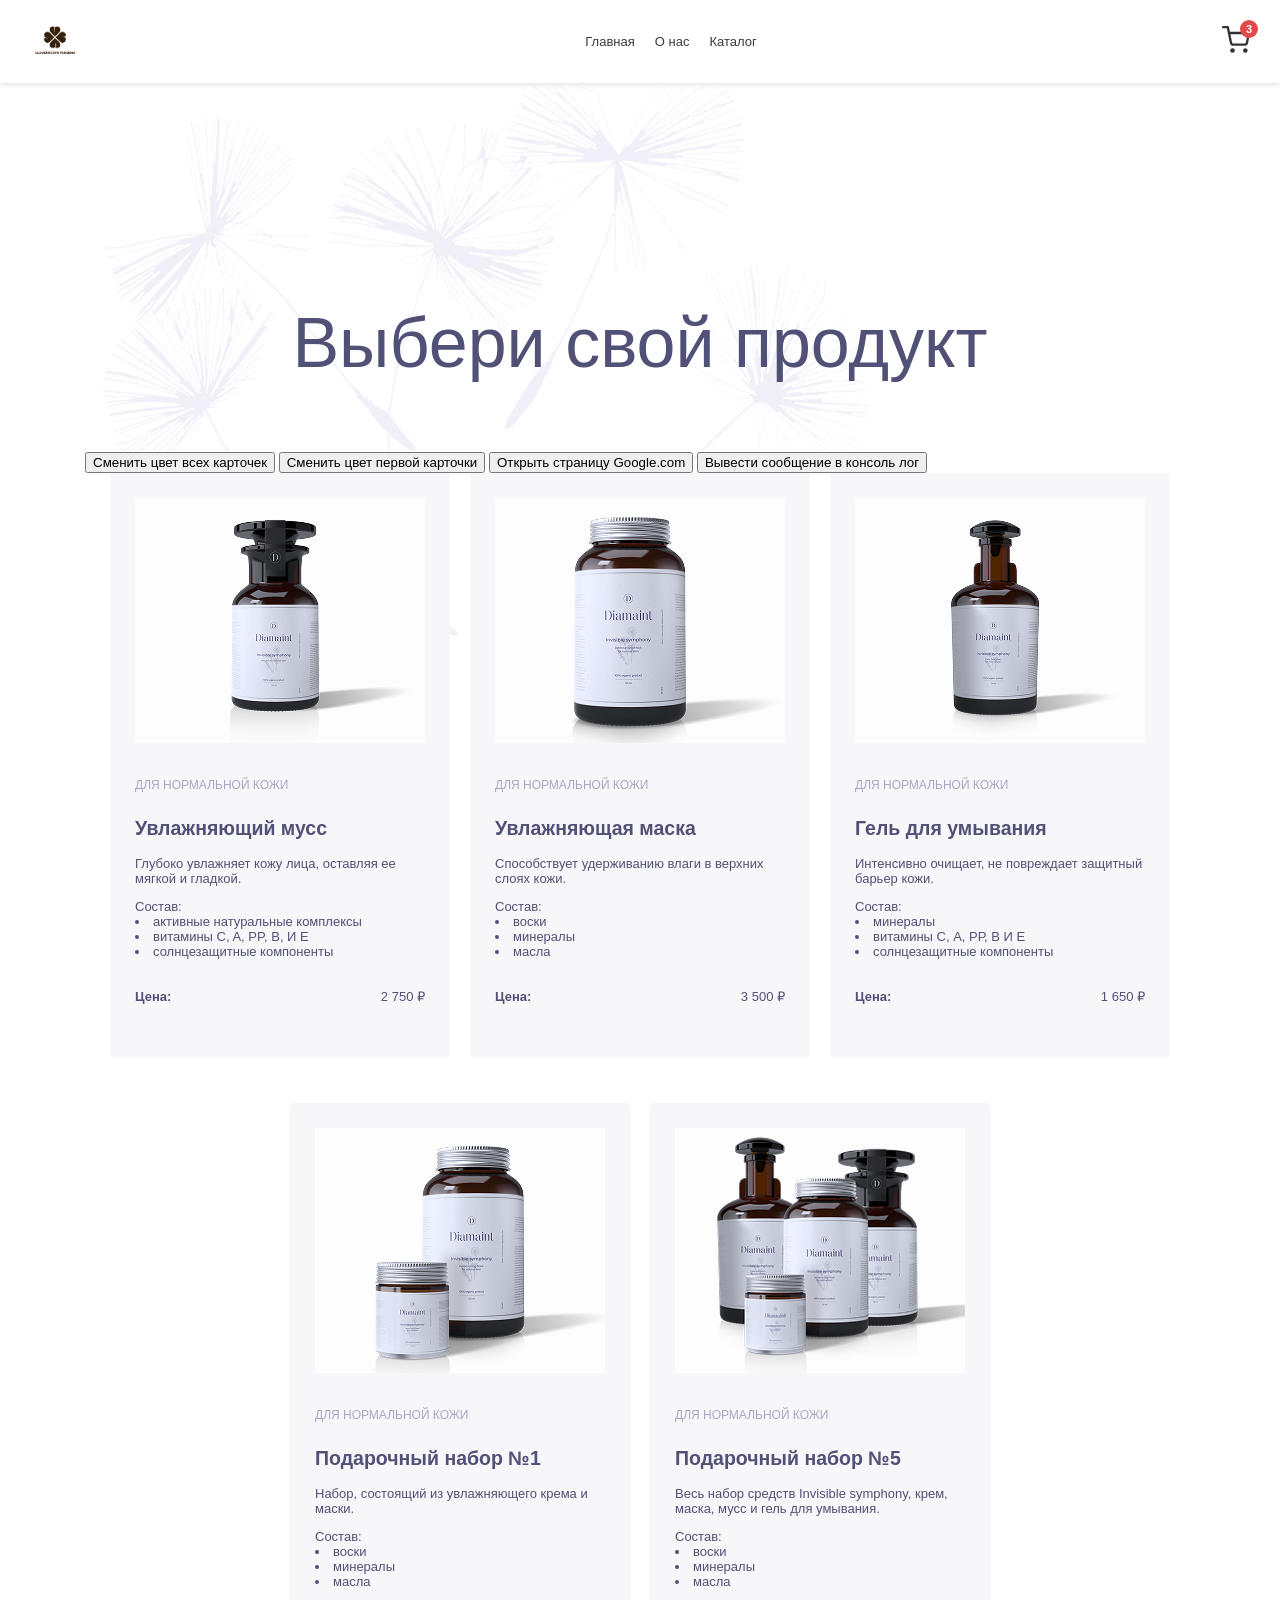
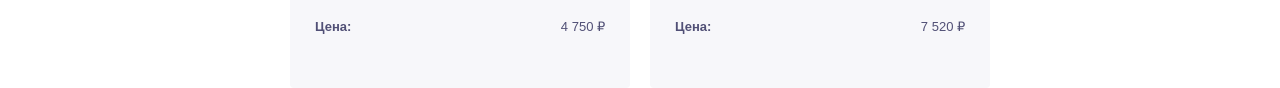
==== index.html @ 5005fd24 "Исправить заголовок" ====
<!DOCTYPE html>
<html lang="ru">
  <head>
    <meta charset="UTF-8">
    <meta name="viewport"
     content="width=device-width, initial-scale=1.0">
    <title>Каталог товаров</title>
    <link rel="stylesheet" href="style/style.css">
    <link rel="stylesheet" href="style/clear-list.css">
    <link rel="stylesheet" href="style/compound.css">
    <link rel="stylesheet" href="style/catalog.css">
    <link rel="stylesheet" href="style/container.css">
    <link rel="stylesheet" href="style/title.css">
    <link rel="stylesheet" href="style/card.css">
    <link rel="stylesheet" href="style/products.css">
    <link rel="preconnect" href="https://fonts.googleapis.com">
    <link rel="preconnect" href="https://fonts.gstatic.com" crossorigin>
    <link href="https://fonts.googleapis.com/css2?family=Montserrat:ital,wght@0,100..900;1,100..900&display=swap" rel="stylesheet">
  </head>
  <body>

    <header class="site-header">
  <div class="logo">
    <a href="#"><img src="images/logo.png" alt="GREEN CLOVER FARMS" class="logo__image"></a>
  </div>

  <nav class="navigation">
    <ul>
      <li><a href="#">Главная</a></li>
      <li><a href="#">О нас</a></li>
      <li><a href="#">Каталог</a></li>
    </ul>
  </nav>
  
  <div class="cart-container">
    <a href="#" class="cart__link" aria-label="Корзина">
      <svg class="cart__icon" xmlns="http://w3.org" viewBox="0 0 24 24" fill="none" stroke="currentColor" stroke-width="2" stroke-linecap="round" stroke-linejoin="round">
        <circle cx="9" cy="21" r="1"></circle>
        <circle cx="20" cy="21" r="1"></circle>
        <path d="M1 1h4l2.68 13.39a2 2 0 0 0 2 1.61h9.72a2 2 0 0 0 2-1.61L23 6H6"></path>
      </svg>
      <span class="cart__badge">3</span>
    </a>
  </div>
    </header> 

    <main class="catalog">
      <div class="container catalog__container">
        <h1 class="title catalog__title">Выбери свой продукт</h1>
        <button id="change-color-all-card-button">Сменить цвет всех карточек</button>
        <button id="change-first-card-color-button">Сменить цвет первой карточки</button>
        <button id="open-google">Открыть страницу Google.com</button>
        <button id="output-console-log">Вывести сообщение в консоль лог</button>
        <ul class="products clear-list"> 
          <li class="products__item card">
            <img class="card__image" src="images/photo_1.png" alt="Товар Увлажняющий мусс"/>
            <span class="card__category">для нормальной кожи</span>
            <h2 class="card__name">Увлажняющий мусс</h2>
            <p class="card__description">Глубоко увлажняет кожу лица, оставляя ее мягкой и гладкой.</p>

      <div class="card__compoud compound">
        <span class="compound__name">Состав:</span>

        <ul class="compound__list">
          <li>активные натуральные комплексы</li>
          <li>витамины C, A, PP, В, И Е</li>
          <li>солнцезащитные компоненты</li>
        </ul>
      </div>

        <div class="card__price">
        <b>Цена:</b>
        <span>2 750 ₽</span>
        </div>
      </li>

        <li class="products__item card">
          <img class="card__image" src="images/photo_2.png" alt="Товар Увлажняющая маска" />
          <span class="card__category">для нормальной кожи</span>
          <h2 class="card__name">Увлажняющая маска</h2>
          <p class="card__description">Способствует удерживанию влаги в верхних слоях кожи.</p>

        <div class="card__compoud compound">
        <span class="compound__name">Состав:</span>

        <ul class="compound__list">
          <li>воски</li>
          <li>минералы</li>
          <li>масла</li>
        </ul>
        </div>
        <div class="card__price">
        <b>Цена:</b>
        <span>3 500 ₽</span>
        </div>
      </li>

      <li class="products__item card">
        <img class="card__image" src="images/photo_3.png" alt="Товар Гель для умывания" />
        <span class="card__category">для нормальной кожи</span>
        <h2 class="card__name">Гель для умывания</h2>
        <p class="card__description">Интенсивно очищает, не повреждает защитный барьер кожи.</p>

        <span class="compound__name">Состав:</span>

        <ul class="compound__list">
          <li>минералы</li>
          <li>витамины С, А, РР, В И Е</li>
          <li>солнцезащитные компоненты</li>
        </ul>

        <div class="card__price">
        <b>Цена:</b>
        <span>1 650 ₽</span>
        </div>
      </li>

      <li class="products__item card">
        <img class="card__image" src="images/photo_4.png" alt="Товар Подарочный набор №1" />
        <span class="card__category">для нормальной кожи</span>
        <h2 class="card__name">Подарочный набор №1</h2>
        <p class="card__description">Набор, состоящий из увлажняющего крема и маски.</p>

        <div class="card__compoud compound">
        <span class="compound__name">Состав:</span>

        <ul class="compound__list">
          <li>воски</li>
          <li>минералы</li>
          <li>масла</li>
        </ul>
        </div>

        <div class="card__price">
        <b>Цена:</b>
        <span>4 750 ₽</span>
        </div>
      </li>

       <li class="products__item card">
        <img class="card__image" src="images/photo_5.png" alt="Товар Подарочный набор №5" />
        <span class="card__category">для нормальной кожи</span>
        <h2 class="card__name">Подарочный набор №5</h2>
        <p class="card__description">Весь набор средств Invisible symphony, крем, маска, мусс и гель для умывания.</p>

        <div class="card__compoud compound">
        <span class="compound__name">Состав:</span>

        <ul class="compound__list">
          <li>воски</li>
          <li>минералы</li>
          <li>масла</li>
        </ul>
        </div>

        <div class="card__price">
        <b>Цена:</b>
        <span>7 520 ₽</span>
        </div>
      </li>
    </ul>
    </main>
    <script src="main.js"></script>
  </body>
</html>
---- style/style.css ----
*,
 *::before,
 *::after {
    box-sizing: border-box;
}

body {
    font-family: Monsterrat, sans-serif;
    font-size: 13px;
    color: #515076;
    margin: 0;
    padding: 0; 
}

.site-header {
  display: flex;
  justify-content: space-between; 
  align-items: center;           
  padding: 15px 30px;            
  background-color: #ffffff;     
  box-shadow: 0 2px 5px rgba(0,0,0,0.1); 
}

.navigation ul {
  display: flex;
  list-style: none;              
  gap: 20px;                     
}

.navigation a {
  text-decoration: none;         
  color: #3b3b3b;
}
 
.logo__image {
  width: 50px;                  
  height: auto;                  
}

/* Контейнер корзины */
.cart__container {
  display: flex;
  align-items: center;
}

/* Ссылка корзины с относительным позиционированием для счетчика */
.cart__link {
  position: relative;
  display: inline-block;
  color: #333333;               /* Цвет иконки */
  transition: color 0.2s;
}

.cart__link:hover {
  color: #4A90E2;               /* Цвет иконки при наведении (под цвет логотипа) */
}

/* Размер SVG иконки */
.cart__icon {
  width: 28px;
  height: 28px;
}

/* Круглый индикатор количества товаров */
.cart__badge {
  position: absolute;
  top: -6px;                    /* Смещение вверх */
  right: -8px;                  /* Смещение вправо */
  background-color: #E24A4A;    /* Красный цвет индикатора */
  color: #ffffff;               /* Цвет цифры */
  font-size: 11px;
  font-weight: bold;
  font-family: sans-serif;
  min-width: 18px;
  height: 18px;
  border-radius: 50%;           /* Идеально круглый */
  display: flex;
  align-items: center;
  justify-content: center;
  padding: 2px;
  box-sizing: border-box;
}
---- style/clear-list.css ----
.clear-list {    
    list-style-type: none;
    padding: 0;
    width: 1110px;
    column-gap: 20px;
    margin: 0px auto;
}
---- style/compound.css ----
.compound__name {
    font-size: 13px;
    font-weight: 400;
    margin-bottom: 5px;
}

 .compound__list {
    list-style-type: circle;
    list-style: inside;
    padding: 0px;
    margin: 0px;
    font-size: 13px;
 }
---- style/catalog.css ----
.catalog__container {
    margin: 0 auto;
    background-image: url('../images/bg_1.png');
    background-position: left top;
    background-repeat: no-repeat;
    padding-top: 1px;
}

.catalog__title {
    margin-top: 220px;
    margin-bottom: 110px;
   
}
---- style/container.css ----
.container {
    max-width: 1110px;
    margin: 0 auto;

}
---- style/title.css ----
.title {
    font-size: 70px;
    font-weight: 400;
    line-height: 78px;
    text-align: center;
    color: #515076; 
    margin-bottom: 70px;
}
---- style/card.css ----
.card {
    width: 340px;
    background-color: #F7F7FA;
    padding: 25px;
    border-radius: 4px;
    margin: 0px;
}

 .card__category {
    display: block;
    font-size: 12px;
    line-height: 24px;
    color: #A7A7C2;
    margin: 20px 0px;
    text-transform: uppercase;
 }
  
 .card__image {
    display: block;
    width: 290px;
    height: 245px;
    margin-bottom: 30px;
}

.card__price {
    font-style: Bold;
    display: flex;
    justify-content: space-between;
    align-items: center;
    margin: 25px 0px;
    width: 290px;
    height: 24px;
}

.card__description{
    font-size: 13px;
    font-weight: 400;
}
---- style/products.css ----
.products {
    display: flex;
    flex-wrap: wrap;
    justify-content: center;
    row-gap: 45px;
}
    
.products__item {
    width: 340px;
}
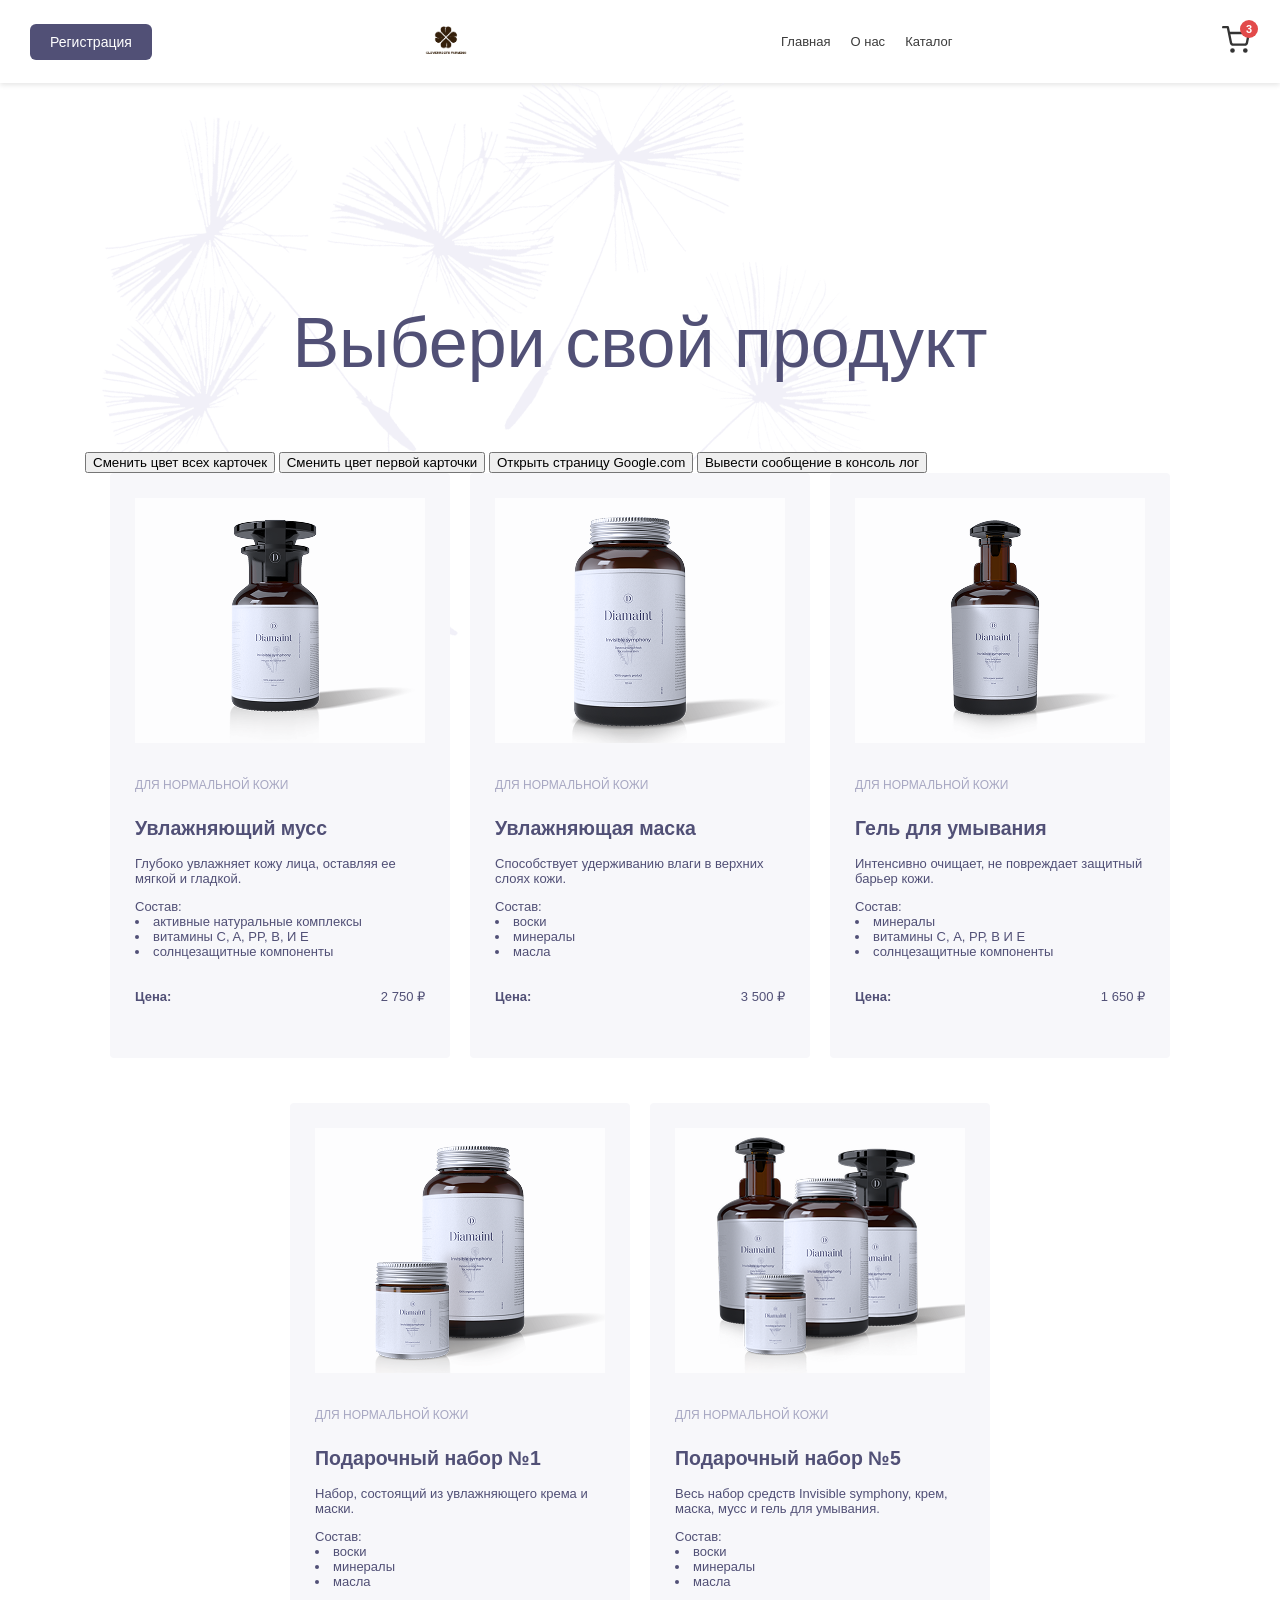
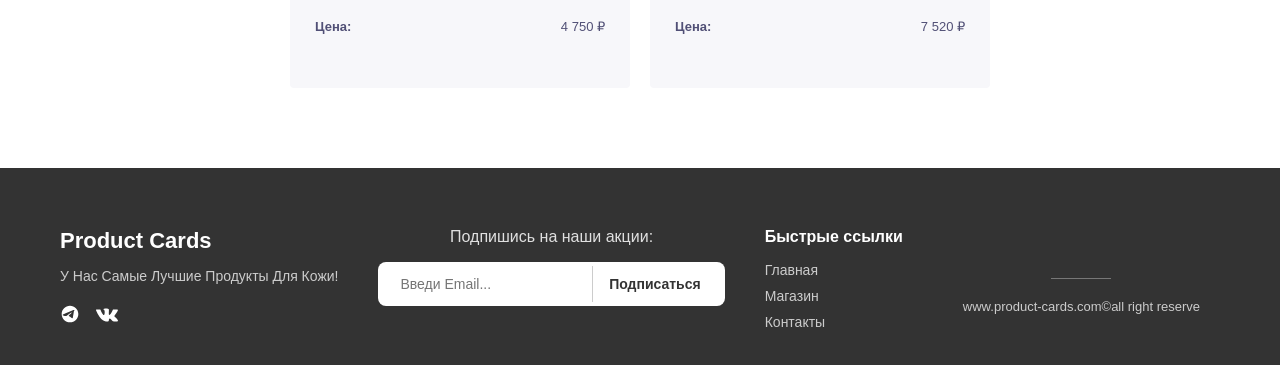
==== commit fb5df352: "Homework №11" ====
--- a/index.html
+++ b/index.html
@@ -13,6 +13,7 @@
     <link rel="stylesheet" href="style/title.css">
     <link rel="stylesheet" href="style/card.css">
     <link rel="stylesheet" href="style/products.css">
+    <link rel="stylesheet" href="style/footer.css">
     <link rel="preconnect" href="https://fonts.googleapis.com">
     <link rel="preconnect" href="https://fonts.gstatic.com" crossorigin>
     <link href="https://fonts.googleapis.com/css2?family=Montserrat:ital,wght@0,100..900;1,100..900&display=swap" rel="stylesheet">
@@ -20,6 +21,7 @@
   <body>
 
     <header class="site-header">
+      <button type="button" class="register-btn">Регистрация</button>
   <div class="logo">
     <a href="#"><img src="images/logo.png" alt="GREEN CLOVER FARMS" class="logo__image"></a>
   </div>
@@ -160,6 +162,106 @@
       </li>
     </ul>
     </main>
-    <script src="main.js"></script>
+    <footer class="footer">
+    <div class="footer__container">
+
+    <div class="footer__brand">
+          <h2 class="footer__logo">Product Cards</h2>
+          <p class="footer__desc">У Нас Самые Лучшие Продукты Для Кожи!</p>
+          <ul class="footer__socials">
+            <li>
+              <a href="#" aria-label="Telegram">
+                <svg width="20" height="20" viewBox="0 0 24 24" fill="currentColor">
+                  <path d="M12 2C6.48 2 2 6.48 2 12s4.48 10 10 10 10-4.48 10-10S17.52 2 12 2zm4.64 6.8c-.15 1.58-.8 5.42-1.13 7.19-.14.75-.42 1-.68 1.03-.58.05-1.02-.38-1.58-.75-.88-.58-1.38-.94-2.23-1.5-.99-.65-.35-1.01.22-1.59.15-.15 2.71-2.48 2.76-2.69.01-.03.01-.14-.07-.2-.08-.06-.19-.04-.27-.02-.12.02-1.96 1.25-5.54 3.69-.52.36-1 .53-1.42.52-.47-.01-1.37-.26-2.03-.48-.82-.27-1.47-.42-1.42-.88.03-.24.35-.49.96-.75 3.78-1.65 6.31-2.74 7.58-3.27 3.61-1.51 4.36-1.77 4.85-1.78.11 0 .35.03.5.16.13.1.17.24.18.34.02.07.02.21 0 .33z"/>
+                </svg>
+              </a>
+            </li>
+            <li>
+              <a href="#" aria-label="ВКонтакте">
+              <svg width="22" height="22" viewBox="0 0 24 24" fill="currentColor">
+                  <path d="M13.162 18.994c.609 0 .858-.406.851-.915-.031-1.917.714-2.949 2.059-1.604 1.488 1.488 1.796 2.519 3.603 2.519h3.2c.808 0 1.126-.26 1.126-.668 0-.863-1.421-2.386-2.625-3.504-1.686-1.565-1.765-1.602-.313-3.486 1.801-2.339 4.157-5.336 2.073-5.336h-3.981c-.772 0-.828.435-1.103 1.083-.995 2.347-2.886 5.387-3.604 4.922-.751-.485-.407-2.406-.35-5.261.015-.754.011-1.271-1.141-1.539-.629-.145-1.241-.205-1.809-.205-2.273 0-3.841.953-2.95 1.119 1.571.293 1.42 3.692 1.054 5.16-.638 2.556-3.036-2.024-4.035-4.305-.241-.548-.315-.974-1.175-.974h-3.255c-.492 0-.787.16-.787.516 0 .602 2.96 6.72 5.786 9.77 2.756 2.975 5.48 2.708 7.376 2.708z"/>
+                </svg>
+              </a>
+            </li>
+          </ul>
+        </div>
+
+        <div class="footer__subscribe">
+          <h3 class="footer__title">Подпишись на наши акции:</h3>
+          <form class="subscribe-form" action="#" method="POST">
+            <input 
+              type="email" 
+              class="subscribe-form__input" 
+              placeholder="Введи Email..." 
+              required
+            >
+            <button type="submit" class="subscribe-form__btn">Подписаться</button>
+          </form>
+        </div>
+
+         <nav class="footer__nav" aria-label="Быстрые ссылки">
+          <h3 class="footer__title">Быстрые ссылки</h3>
+          <ul class="footer__list">
+            <li><a href="#">Главная</a></li>
+            <li><a href="#">Магазин</a></li>
+            <li><a href="#">Контакты</a></li>
+          </ul>
+        </nav>
+
+      <div class="footer__bottom">
+        <hr class="footer__divider">
+        <small class="footer__copyright">www.product-cards.com©all right reserve</small>
+      </div>
+    </div>
+  </footer>
+  <div class="modal">
+    <div class="overlay"></div>
+    <div class="modal__content">
+    <button type="button" class="modal__close" aria-label="Закрыть">&times;</button>
+    <h2 class="modal__title">Регистрация</h2>
+
+    <form class="register-form" novalidate>
+      <div class="form-group">
+        <label for="reg-name">Имя</label>
+        <input type="text" id="reg-name" name="name" placeholder="Введите ваше имя" required>
+      </div>
+      <div class="form-group">
+        <label for="reg-surname">Фамилия</label>
+        <input type="text" id="reg-surname" name="surname" placeholder="Введите вашу фамилию" required>
+      </div>
+
+      <div class="form-group">
+        <label for="reg-birthdate">Дата рождения</label>
+        <input type="date" id="reg-birthdate" name="birthDate" required>
+      </div>
+
+      <div class="form-group">
+        <label for="reg-login">Логин</label>
+        <input type="text" id="reg-login" name="login" placeholder="Придумайте логин" minlength="3" required>
+      </div>
+
+      <div class="form-group">
+        <label for="reg-password">Пароль</label>
+        <input type="password" id="reg-password" name="password" placeholder="Минимум 6 символов" minlength="6" required>
+      </div>
+      <div class="form-group">
+        <label for="reg-confirm-password">Повторите пароль</label>
+        <input type="password" id="reg-confirm-password" name="confirmPassword" placeholder="Повторите пароль" minlength="6" required>
+      </div>
+
+      <button type="submit" class="register-form__submit">Зарегистрироваться</button>
+    </form>
+  </div>
+  </div>
+
+   <script src="main.js"></script>
+    <script src="homework-7.js"></script>
+    <script src="homework-8.js"></script>
+    <script src="homework-9.js" type="module"></script>
+    <script src="homework-10.js" type="module"></script>
+    <script src="dopzad-1.js" type="module"></script>
+    <script src="dopzad-2.js" type="module"></script>
+    <script src="dopzad-3.js" type="module"></script>
+    <script src="homework-11.js" type="module"></script>
   </body>
 </html>
--- a/style/footer.css
+++ b/style/footer.css
@@ -0,0 +1,263 @@
+.footer {
+  width: 100%;
+  margin-top: 80px;
+  background-color: #333333;
+  color: #ffffff;
+  padding: 60px 0 25px;
+  font-family: sans-serif;
+}
+
+.footer__container {
+  width: 100%;
+  max-width: 1200px;
+  margin: 0 auto;
+  padding: 0 20px;
+  display: flex;
+  flex-direction: row;
+  justify-content: space-between;
+  align-items: flex-start;
+  gap: 40px;
+}
+
+.footer__logo {
+  font-size: 22px;
+  font-weight: 700;
+  margin: 0 0 14px;
+}
+
+.footer__desc {
+  color: #cccccc;
+  font-size: 14px;
+  margin: 0 0 20px;
+}
+
+.footer__socials {
+  list-style: none;
+  padding: 0;
+  margin: 0;
+  display: flex;
+  gap: 16px;
+}
+
+.footer__socials a {
+  color: #ffffff;
+  text-decoration: none;
+  transition: opacity 0.2s;
+}
+
+.footer__socials a:hover {
+  opacity: 0.7;
+}
+
+.footer__subscribe {
+  text-align: center;
+  flex-grow: 1;
+  max-width: 400px;
+}
+.footer__title {
+  font-size: 16px;
+  font-weight: 600;
+  margin: 0 0 16px;
+  color: #ffffff;
+}
+
+.footer__subscribe .footer__title {
+  font-weight: 400;
+  color: #e0e0e0;
+}
+
+.subscribe-form {
+  display: flex;
+  align-items: center;
+  background-color: #ffffff;
+  border-radius: 8px;
+  padding: 4px 8px;
+  overflow: hidden;
+}
+
+.subscribe-form__input {
+  flex: 1;
+  border: none;
+  outline: none;
+  padding: 10px 14px;
+  font-size: 14px;
+  color: #333333;
+  background: transparent;
+}
+
+.subscribe-form__btn {
+  background: transparent;
+  border: none;
+  border-left: 1px solid #cccccc;
+  padding: 10px 16px;
+  cursor: pointer;
+  font-weight: bold;
+  font-size: 14px;
+  color: #333333;
+  transition: color 0.2s;
+}
+
+.subscribe-form__btn:hover {
+  color: #666666;
+}
+
+.footer__list {
+  list-style: none;
+  padding: 0;
+  margin: 0;
+}
+
+.footer__list li {
+  margin-bottom: 10px;
+}
+
+.footer__list a {
+  color: #cccccc;
+  text-decoration: none;
+  font-size: 14px;
+  transition: color 0.2s;
+}
+
+.footer__list a:hover {
+  color: #ffffff;
+}
+
+.footer__bottom {
+  max-width: 1200px;
+  margin: 50px auto 0;
+  padding: 0 20px;
+  text-align: center;
+}
+
+.footer__divider {
+  width: 60px;
+  height: 1px;
+  background-color: #777777;
+  border: none;
+  margin: 0 auto 20px;
+}
+
+.footer__copyright {
+  color: #cccccc;
+  font-size: 13px;
+}
+
+.register-btn {
+  padding: 10px 20px;
+  background-color: #515076;
+  color: #ffffff;
+  border: none;
+  border-radius: 6px;
+  font-family: inherit;
+  font-size: 14px;
+  cursor: pointer;
+  transition: opacity 0.2s;
+}
+
+.register-btn:hover {
+  opacity: 0.85;
+}
+
+.modal {
+  display: none;
+  position: fixed;
+  inset: 0; 
+  z-index: 1000;
+}
+
+.modal.modal-showed {
+  display: flex;
+  justify-content: center;
+  align-items: center;
+}
+
+.overlay {
+  position: fixed;
+  inset: 0;
+  background-color: rgba(0, 0, 0, 0.6); 
+  z-index: 1;
+}
+
+.modal__content {
+  position: relative;
+  z-index: 2;
+  background-color: #ffffff;
+  padding: 30px;
+  border-radius: 12px;
+  width: 90%;
+  max-width: 420px;
+  max-height: 90vh; 
+  overflow-y: auto; 
+  box-shadow: 0 10px 30px rgba(0, 0, 0, 0.3);
+}
+
+.modal__close {
+  position: absolute;
+  top: 12px;
+  right: 16px;
+  background: none;
+  border: none;
+  font-size: 28px;
+  line-height: 1;
+  color: #888888;
+  cursor: pointer;
+}
+
+.modal__close:hover {
+  color: #111111;
+}
+
+.modal__title {
+  margin: 0 0 20px;
+  font-size: 22px;
+  color: #333333;
+  text-align: center;
+}
+
+.register-form {
+  display: flex;
+  flex-direction: column;
+  gap: 12px;
+}
+
+.form-group {
+  display: flex;
+  flex-direction: column;
+  gap: 5px;
+}
+
+.form-group label {
+  font-size: 13px;
+  font-weight: 600;
+  color: #515076;
+}
+
+.form-group input {
+  padding: 10px 12px;
+  border: 1px solid #cccccc;
+  border-radius: 6px;
+  font-family: inherit;
+  font-size: 14px;
+  outline: none;
+}
+
+.form-group input:focus {
+  border-color: #515076;
+}
+
+.register-form__submit {
+  margin-top: 10px;
+  padding: 12px;
+  background-color: #515076;
+  color: #ffffff;
+  border: none;
+  border-radius: 6px;
+  font-family: inherit;
+  font-size: 14px;
+  font-weight: 600;
+  cursor: pointer;
+}
+
+.register-form__submit:hover {
+  opacity: 0.9;
+}
